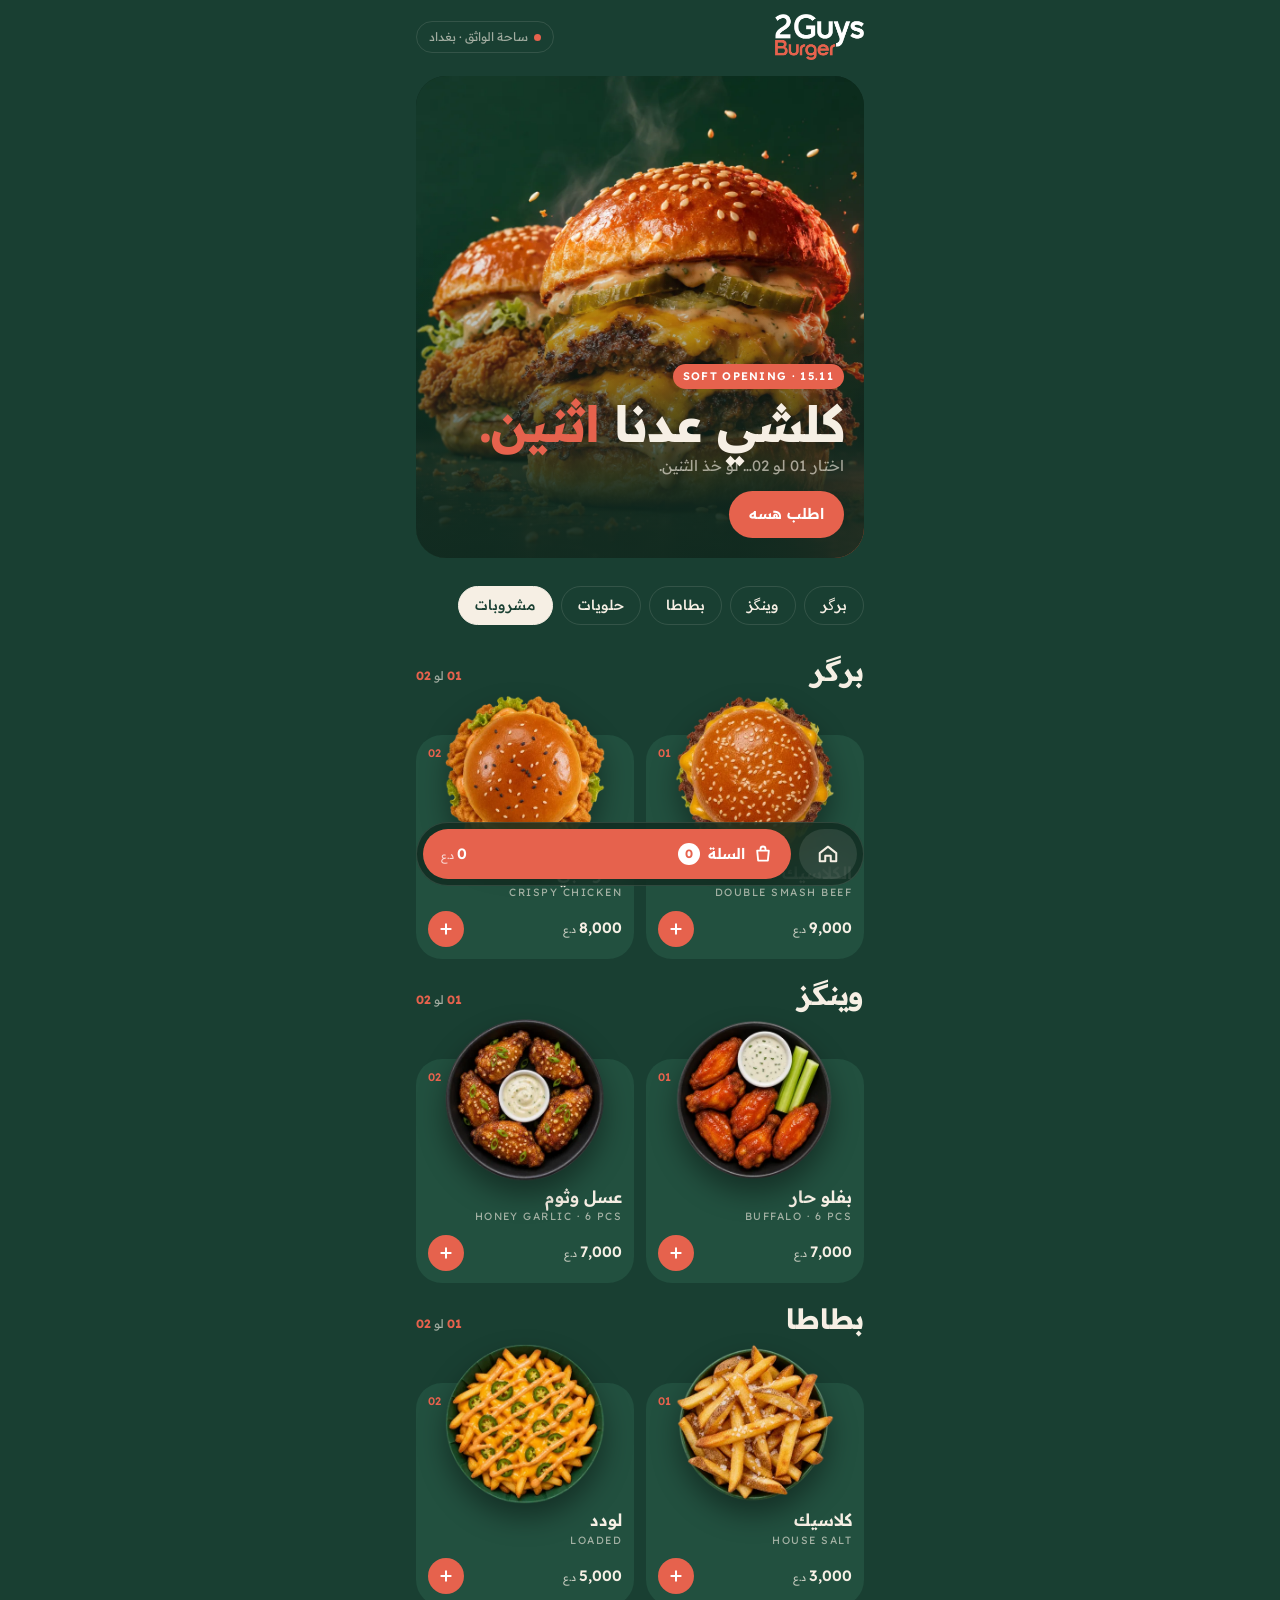
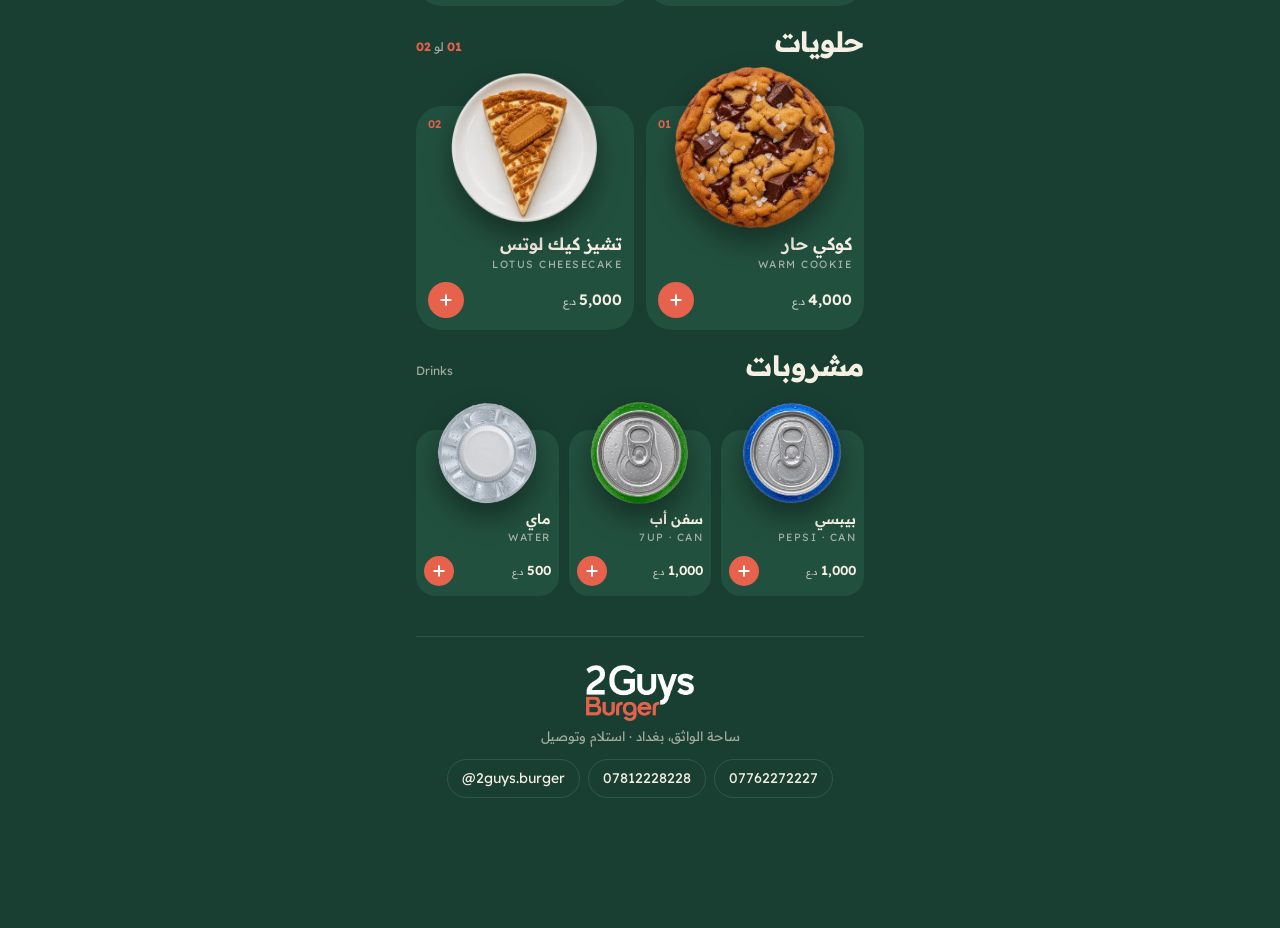
==== index.html @ ee47485a "2 Guys Burger online menu: WhatsApp ordering, Meta Pixel, SEO Co-Authored-By: Claude Opus 5.5 <norep" ====
<!doctype html>
<html lang="ar" dir="rtl">
<head>
<meta charset="utf-8">
<meta name="viewport" content="width=device-width, initial-scale=1, viewport-fit=cover">
<title>2 Guys Burger | برگر سماش ودجاج كرسبي – ساحة الواثق، بغداد</title>
<meta name="description" content="منيو 2 Guys Burger في ساحة الواثق، بغداد: برگر سماش دبل، برگر دجاج كرسبي، وينگز، بطاطا لودد وحلويات. اطلب أونلاين ودز طلبك مباشرة على الواتساب – استلام وتوصيل.">
<link rel="canonical" href="https://2guysburger.com/">
<meta name="robots" content="index, follow, max-image-preview:large">
<meta name="theme-color" content="#193F32">
<meta name="format-detection" content="telephone=no">
<!-- Meta Business domain verification: paste the content value from Business Settings > Brand safety > Domains -->
<!-- <meta name="facebook-domain-verification" content="PASTE_CODE_HERE"> -->

<!-- Social / link previews (WhatsApp, Instagram, Facebook) -->
<meta property="og:type" content="restaurant.restaurant">
<meta property="og:site_name" content="2 Guys Burger">
<meta property="og:locale" content="ar_IQ">
<meta property="og:url" content="https://2guysburger.com/">
<meta property="og:title" content="2 Guys Burger – كلشي عدنا اثنين">
<meta property="og:description" content="برگر سماش، دجاج كرسبي، وينگز وبطاطا لودد. ساحة الواثق، بغداد. اطلب على الواتساب.">
<meta property="og:image" content="https://2guysburger.com/assets/img/og-image.jpg">
<meta property="og:image:width" content="1200">
<meta property="og:image:height" content="630">
<meta property="og:image:alt" content="2 Guys Burger – برگر سماش دبل">
<meta name="twitter:card" content="summary_large_image">
<meta name="twitter:title" content="2 Guys Burger – كلشي عدنا اثنين">
<meta name="twitter:description" content="برگر سماش، دجاج كرسبي، وينگز وبطاطا لودد. ساحة الواثق، بغداد.">
<meta name="twitter:image" content="https://2guysburger.com/assets/img/og-image.jpg">

<link rel="icon" href="assets/icons/favicon.svg" type="image/svg+xml">
<link rel="icon" href="assets/icons/favicon-32.png" sizes="32x32" type="image/png">
<link rel="apple-touch-icon" href="assets/icons/apple-touch-icon.png">
<link rel="manifest" href="site.webmanifest">

<link rel="preconnect" href="https://fonts.googleapis.com">
<link rel="preconnect" href="https://fonts.gstatic.com" crossorigin>
<link rel="preload" as="image" href="assets/img/hero.webp" fetchpriority="high">
<link rel="stylesheet" href="https://fonts.googleapis.com/css2?family=Readex+Pro:wght@300;400;500;600;700&display=swap">
<link rel="stylesheet" href="css/style.css">

<script src="js/config.js"></script>
<script src="js/pixel.js"></script>

<script type="application/ld+json">
{
  "@context": "https://schema.org",
  "@type": "Restaurant",
  "@id": "https://2guysburger.com/#restaurant",
  "name": "2 Guys Burger",
  "alternateName": "2Guys Burger",
  "url": "https://2guysburger.com/",
  "logo": "https://2guysburger.com/assets/icons/icon-512.png",
  "image": "https://2guysburger.com/assets/img/og-image.jpg",
  "description": "مطعم برگر في ساحة الواثق، بغداد. برگر سماش، دجاج كرسبي، وينگز وبطاطا. استلام وتوصيل.",
  "servesCuisine": ["Burgers", "Fried chicken", "Fast food"],
  "telephone": "+9647762272227",
  "priceRange": "$",
  "acceptsReservations": false,
  "hasMenu": { "@id": "https://2guysburger.com/#menu" },
  "address": {
    "@type": "PostalAddress",
    "streetAddress": "ساحة الواثق",
    "addressLocality": "بغداد",
    "addressCountry": "IQ"
  },
  "sameAs": ["https://www.instagram.com/2guys.burger/"],
  "potentialAction": {
    "@type": "OrderAction",
    "target": "https://2guysburger.com/#cart",
    "deliveryMethod": ["http://purl.org/goodrelations/v1#DeliveryModeOwnFleet", "http://purl.org/goodrelations/v1#DeliveryModePickUp"]
  }
}
</script>
</head>
<body>
<div class="app">

  <section id="v-home">
    <header class="top">
      <a class="mark" href="#home"><img src="assets/brand/logo-wordmark.png" alt="2 Guys Burger" width="340" height="176"></a>
      <span class="loc">ساحة الواثق · بغداد</span>
    </header>

    <div class="hero">
      <img src="assets/img/hero.webp" alt="برگر سماش دبل وبرگر دجاج كرسبي من 2 Guys Burger" width="1000" height="1250" fetchpriority="high">
      <div class="tx">
        <span class="tag" id="heroTag"></span>
        <h1>كلشي عدنا <em>اثنين.</em><span class="sr-only"> 2 Guys Burger – برگر في ساحة الواثق، بغداد</span></h1>
        <p>اختار 01 لو 02… لو خذ الثنين.</p>
        <a class="btn" href="#b1">اطلب هسه</a>
      </div>
    </div>

    <nav class="pills" id="pills" aria-label="أقسام المنيو"></nav>
    <main id="menu"></main>

    <footer class="foot">
      <img src="assets/brand/logo-wordmark.png" alt="" width="340" height="176" loading="lazy">
      <p>ساحة الواثق، بغداد · استلام وتوصيل</p>
      <div class="contact" id="contact"></div>
    </footer>
  </section>

  <section id="v-item" hidden>
    <div class="bar">
      <a class="round" href="#home" aria-label="رجوع للمنيو"><svg viewBox="0 0 24 24" fill="none" stroke="currentColor" stroke-width="2.4" stroke-linecap="round" stroke-linejoin="round" aria-hidden="true"><path d="m9 6 6 6-6 6"/></svg></a>
      <span class="crumb" id="crumb"></span>
      <span style="width:44px"></span>
    </div>
    <div class="stage"><span class="ring"></span><div class="ph" id="stage"></div></div>
    <div class="sw" id="sw"></div>
    <div class="info">
      <h1 id="iName"></h1>
      <p class="en" id="iEn"></p>
      <p class="desc" id="iDesc"></p>
    </div>
    <div class="panel">
      <div class="rowx"><span>الكمية</span><span class="step"><button type="button" id="qMinus" aria-label="نقّص">−</button><span id="qVal">1</span><button type="button" id="qPlus" aria-label="زيد">+</button></span></div>
      <div class="rowx"><span>السعر الكلي</span><span class="num tot" id="iTot"></span></div>
      <button type="button" class="btn cta" id="addBtn">ضيف للسلة</button>
      <button type="button" class="both" id="bothBtn" hidden>خذ الثنين <b>01 + 02</b></button>
    </div>
  </section>

  <section id="v-cart" hidden>
    <div class="bar">
      <a class="round" href="#home" aria-label="رجوع للمنيو"><svg viewBox="0 0 24 24" fill="none" stroke="currentColor" stroke-width="2.4" stroke-linecap="round" stroke-linejoin="round" aria-hidden="true"><path d="m9 6 6 6-6 6"/></svg></a>
      <span class="crumb">YOUR ORDER</span><span style="width:44px"></span>
    </div>
    <div id="cartFull">
      <div class="cart-top"><h1 class="cart-h">سلتك</h1><button type="button" class="ghost" id="clearBtn">فرّغ السلة</button></div>
      <div class="cl" id="cl"></div>
      <div class="sum">
        <div class="ln"><span id="sCount"></span><span class="num" id="sSub"></span></div>
        <div class="ln"><span>التوصيل</span><span>يحدده الكاشير حسب منطقتك</span></div>
        <div class="ln big"><span>المجموع</span><span class="num" id="sTot"></span></div>
        <div class="code" id="oCode"></div>
      </div>
      <form id="form" novalidate>
        <div class="seg" role="radiogroup" aria-label="نوع الطلب">
          <input type="radio" name="type" id="tDel" value="توصيل" checked><label for="tDel">توصيل</label>
          <input type="radio" name="type" id="tPick" value="استلام"><label for="tPick">استلام</label>
        </div>
        <label class="fl" for="fName">اسمك<input id="fName" name="name" autocomplete="name" enterkeyhint="next" placeholder="مثلاً: علي"></label>
        <label class="fl" for="fAddr" id="addrWrap">العنوان (المنطقة + أقرب نقطة دالة)<input id="fAddr" name="address" autocomplete="street-address" enterkeyhint="next" placeholder="المنصور · قرب جامع الرحمن"></label>
        <label class="fl" for="fNote">ملاحظات<textarea id="fNote" name="notes" placeholder="بدون بصل، صوص زيادة…"></textarea></label>
        <p class="err" id="err" role="alert" hidden></p>
        <a class="wa" id="waBtn" href="#" target="_blank" rel="noopener"><svg viewBox="0 0 24 24" fill="currentColor" aria-hidden="true"><path d="M12 2a10 10 0 0 0-8.6 15.1L2 22l5-1.3A10 10 0 1 0 12 2Zm0 18.2c-1.5 0-3-.4-4.2-1.2l-.3-.2-3 .8.8-2.9-.2-.3A8.2 8.2 0 1 1 12 20.2Zm4.5-6.1c-.2-.1-1.5-.7-1.7-.8-.2-.1-.4-.1-.6.1l-.8 1c-.1.2-.3.2-.5.1a6.7 6.7 0 0 1-3.3-2.9c-.3-.4.3-.4.7-1.3.1-.2 0-.3 0-.4l-.8-1.8c-.2-.5-.4-.4-.6-.4h-.5a1 1 0 0 0-.7.3 3 3 0 0 0-.9 2.2 5.2 5.2 0 0 0 1.1 2.7 11.8 11.8 0 0 0 4.5 4c1.7.7 2.3.8 3.2.6.5-.1 1.5-.6 1.7-1.2.2-.6.2-1.1.2-1.2-.1-.1-.3-.2-.5-.3Z"/></svg>دز الطلب على الواتساب</a>
        <div class="alt"><span>إذا ما انفتح الواتساب، دز الطلب على: <code id="phoneTxt"></code></span><button type="button" class="ghost" id="copyBtn">انسخ الطلب</button></div>
      </form>
    </div>
    <div class="empty" id="cartEmpty" hidden>
      <img src="assets/img/menu/b1-t.webp" alt="" width="160" height="160" loading="lazy">
      <h2>سلتك فاضية</h2>
      <p>الثنين جوعانين… وأنت؟</p>
      <a class="btn" href="#home">شوف المنيو</a>
    </div>
  </section>
</div>

<nav class="nav" aria-label="التنقل">
  <button type="button" class="h" id="navHome" aria-label="الرئيسية" aria-current="true"><svg viewBox="0 0 24 24" fill="none" stroke="currentColor" stroke-width="2.2" stroke-linejoin="round" aria-hidden="true"><path d="M3 11 12 4l9 7v9h-6v-6H9v6H3z"/></svg></button>
  <button type="button" class="c" id="navCart"><span class="l"><svg viewBox="0 0 24 24" fill="none" stroke="currentColor" stroke-width="2.2" stroke-linejoin="round" aria-hidden="true"><path d="M5 8h14l-1.2 12H6.2z"/><path d="M9 8V6a3 3 0 0 1 6 0v2"/></svg>السلة <span class="badge" id="badge">0</span></span><span class="num" id="navTot"></span></button>
</nav>
<div class="toast" id="toast" role="status" aria-live="polite"></div>

<script src="js/app.js" defer></script>
</body>
</html>
---- css/style.css ----
/* 2 Guys Burger — menu styles
   Brand: forest green #193F32 + coral #E6624D (from logo). Mobile-first, RTL. */
:root{
  --green:#193F32; --green-deep:#10291F; --green-up:#22503F; --line:rgba(246,239,228,.12);
  --coral:#E6624D; --coral-hi:#F07A63; --cream:#F6EFE4; --dim:rgba(246,239,228,.62); --wa:#25B864;
  --f:"Readex Pro",system-ui,-apple-system,"Segoe UI",Tahoma,sans-serif;
  color-scheme:dark;
}
*{box-sizing:border-box}
html{-webkit-text-size-adjust:100%;text-size-adjust:100%}
.sr-only{position:absolute;width:1px;height:1px;padding:0;margin:-1px;overflow:hidden;clip:rect(0,0,0,0);white-space:nowrap;border:0}
html{scroll-behavior:smooth}
body{margin:0;-webkit-tap-highlight-color:transparent;min-height:100vh;min-height:100dvh;background:var(--green);color:var(--cream);font-family:var(--f);font-size:15px;line-height:1.5;overflow-x:hidden}
body::before{content:"";position:fixed;inset:0 0 auto;height:env(safe-area-inset-top,0px);z-index:10;background:var(--green)}
button{font:inherit;color:inherit;cursor:pointer;touch-action:manipulation}
img{max-width:100%}
a{color:inherit}
:focus-visible{outline:3px solid var(--coral);outline-offset:3px}
.app{max-width:480px;margin:0 auto;overflow-x:clip;padding-left:max(16px,env(safe-area-inset-left,0px));padding-right:max(16px,env(safe-area-inset-right,0px));padding-top:calc(14px + env(safe-area-inset-top,0px));padding-bottom:calc(130px + env(safe-area-inset-bottom,0px))}
.num{font-variant-numeric:tabular-nums;font-weight:600;white-space:nowrap}
.num small{font-weight:400;font-size:.7em;opacity:.75;margin-inline-start:3px}
.en{font-size:10.5px;letter-spacing:.14em;text-transform:uppercase;color:var(--dim);direction:ltr;text-align:right;margin:0}
.draft{font-size:10px;letter-spacing:.14em;color:var(--dim);text-align:center;margin:0 0 10px;direction:ltr}

/* header */
.top{display:flex;align-items:center;justify-content:space-between;gap:12px}
.mark{display:block}
.mark img{display:block;height:46px;width:auto}
.loc{display:flex;align-items:center;gap:6px;font-size:12px;border:1px solid var(--line);border-radius:999px;padding:6px 12px;color:var(--dim)}
.loc::before{content:"";width:7px;height:7px;border-radius:50%;background:var(--coral)}

/* hero */
.hero{position:relative;margin-top:16px;border-radius:30px;overflow:hidden;aspect-ratio:4/4.3;max-width:100%;background:var(--green-deep)}
.hero img{position:absolute;inset:0;width:100%;height:100%;object-fit:cover;object-position:50% 38%}
.hero::after{content:"";position:absolute;inset:0;background:linear-gradient(180deg,rgba(16,41,31,0) 35%,rgba(16,41,31,.92) 88%)}
.hero .tx{position:absolute;z-index:1;inset:auto 0 0;padding:20px}
.hero .tag[hidden]{display:none}
.hero .tag{display:inline-block;background:var(--coral);color:#fff;font-size:11px;font-weight:600;letter-spacing:.12em;border-radius:999px;padding:4px 10px;direction:ltr}
.hero h1{font-size:clamp(36px,10.5vw,50px);font-weight:700;line-height:1;margin:10px 0 6px;letter-spacing:-.02em;text-wrap:balance}
.hero h1 em{font-style:normal;color:var(--coral)}
.hero p{margin:0 0 14px;color:var(--dim)}
.btn{display:inline-flex;align-items:center;justify-content:center;gap:8px;border:0;border-radius:999px;background:var(--coral);color:#fff;font-weight:600;text-decoration:none;padding:12px 20px}
.btn:hover{background:var(--coral-hi)}

/* category pills */
.pills{position:sticky;top:env(safe-area-inset-top,0px);z-index:5;background:var(--green);margin:18px -16px 0;padding:10px 16px;display:flex;gap:8px;overflow-x:auto;scrollbar-width:none}
.pills button{flex:none;border:1px solid var(--line);background:transparent;border-radius:999px;padding:8px 16px;font-weight:500;font-size:14px}
.pills button[aria-pressed="true"]{background:var(--cream);color:var(--green);border-color:var(--cream)}

/* sections */
.cat{padding-top:22px;scroll-margin-top:calc(env(safe-area-inset-top,0px) + 66px)}
.cat-h{display:flex;align-items:flex-end;justify-content:space-between;gap:10px;margin-bottom:6px}
.cat-h h2{font-size:28px;font-weight:700;margin:0;line-height:1;letter-spacing:-.01em}
.cat-h .vs{font-size:12px;color:var(--dim)}
.cat-h .vs b{color:var(--coral)}
.grid{display:grid;grid-template-columns:1fr 1fr;gap:12px;padding-top:44px}
.grid.three{grid-template-columns:repeat(3,1fr);gap:10px}
.card{position:relative;background:var(--green-up);border-radius:26px;padding:0 12px 12px;display:flex;flex-direction:column;min-width:0;text-decoration:none;transition:transform .25s ease, background .25s}
.card:hover{background:#285A48}
.card .ph{display:block;width:84%;margin:-40px auto 4px;aspect-ratio:1;max-width:100%;filter:drop-shadow(0 14px 14px rgba(0,0,0,.4))}
.card .ph img{width:100%;height:100%;display:block;transition:transform 1.2s cubic-bezier(.2,.8,.2,1)}
.card:hover .ph img,.card:focus-within .ph img{transform:rotate(120deg) scale(1.04)}
.card .no{position:absolute;top:10px;inset-inline-start:12px;font-size:11px;font-weight:600;color:var(--coral);direction:ltr}
.card .lk{text-decoration:none}.card .lk::after{content:"";position:absolute;inset:0;border-radius:inherit}.card .lk:focus-visible{outline:none}.card:has(.lk:focus-visible){outline:3px solid var(--coral);outline-offset:3px}.plus{position:relative;z-index:1}
.card h3{font-size:17px;font-weight:600;margin:0;line-height:1.25}
.card .en{margin-top:2px}
.card .ft{display:flex;align-items:center;justify-content:space-between;gap:6px;margin-top:auto;padding-top:10px}
.card .num{font-size:15px}
.plus{flex:none;width:36px;height:36px;border-radius:50%;border:0;background:var(--coral);color:#fff;display:grid;place-items:center}
.plus svg{width:16px}
.plus:hover{background:var(--coral-hi)}
.plus.on{background:var(--cream);color:var(--green);font-weight:700;font-size:14px}
.grid.three .card{padding:0 8px 10px;border-radius:20px}
.grid.three .card .ph{margin-top:-30px}
.grid.three h3{font-size:14px}
.grid.three .num{font-size:13px}
.grid.three .plus{width:30px;height:30px}
.foot{margin-top:40px;padding-top:28px;border-top:1px solid var(--line);text-align:center;color:var(--dim);font-size:13px}
.foot img{height:56px;width:auto;margin:0 auto 6px;display:block}
.foot p{margin:0 0 12px}
.contact{display:flex;flex-wrap:wrap;justify-content:center;gap:8px}
.contact a{border:1px solid var(--line);border-radius:999px;padding:8px 14px;text-decoration:none;color:var(--cream);direction:ltr;font-size:14px}
.contact a:hover{border-color:var(--coral)}

/* item */
.bar{display:flex;align-items:center;justify-content:space-between;gap:10px}
.round{width:44px;height:44px;border-radius:50%;display:grid;place-items:center;border:1px solid var(--line);text-decoration:none}
.round svg{width:18px}
.crumb{font-size:11px;letter-spacing:.16em;color:var(--dim);direction:ltr}
.stage{position:relative;margin:6px auto 0;width:min(380px,92vw);max-width:100%;aspect-ratio:1}
.stage::before{content:"";position:absolute;inset:8%;border-radius:50%;background:radial-gradient(circle,rgba(230,98,77,.55),rgba(230,98,77,0) 68%);filter:blur(20px)}
.stage .ring{position:absolute;inset:2%;border-radius:50%;border:1px dashed rgba(246,239,228,.18)}
.stage .ph{position:relative;width:100%;height:100%;filter:drop-shadow(0 26px 24px rgba(0,0,0,.5))}
.stage img{width:100%;height:100%;display:block}
.spin{animation:spin 26s linear infinite}
@keyframes spin{to{transform:rotate(360deg)}}
.enter{animation:enter .8s cubic-bezier(.2,.9,.25,1.12) both}
@keyframes enter{from{transform:rotate(-150deg) scale(.5);opacity:0}to{transform:none;opacity:1}}
.sw{display:flex;justify-content:center;align-items:center;gap:8px;margin-top:2px}
.sw button{border:1px solid var(--line);background:transparent;border-radius:999px;padding:6px 16px;font-weight:600;font-size:13px;direction:ltr}
.sw button[aria-current="true"]{background:var(--coral);border-color:var(--coral);color:#fff}
.sw i{font-style:normal;color:var(--dim);font-size:13px}
.info{margin-top:18px}
.info h1{font-size:clamp(36px,10vw,46px);font-weight:700;line-height:1.02;margin:0;letter-spacing:-.02em;text-wrap:balance}
.info .en{margin-top:6px}
.info .desc{margin:12px 0 0;color:var(--dim);font-size:15.5px;max-width:42ch}
.panel{margin-top:20px;background:var(--green-up);border-radius:26px;padding:16px}
.rowx{display:flex;justify-content:space-between;align-items:center;gap:10px}
.rowx+.rowx{margin-top:12px;padding-top:12px;border-top:1px solid var(--line)}
.tot{font-size:26px}
.step{display:inline-flex;align-items:center;gap:6px;border:1px solid var(--line);border-radius:999px;padding:3px}
.step button{width:34px;height:34px;border-radius:50%;border:0;background:rgba(246,239,228,.08);font-size:18px;line-height:1}
.step button:hover{background:rgba(246,239,228,.18)}
.step span{min-width:24px;text-align:center;font-weight:600;font-variant-numeric:tabular-nums}
.cta{width:100%;margin-top:14px;padding:16px;font-size:17px}
.both{display:block;width:100%;margin-top:10px;border:1px solid var(--line);background:transparent;border-radius:999px;padding:12px;font-weight:500}
.both:hover{border-color:var(--cream)}
.both b{color:var(--coral)}

/* cart */
.cart-top{display:flex;align-items:center;justify-content:space-between;gap:10px;margin-top:10px}
.cart-h{font-size:36px;font-weight:700;margin:0;letter-spacing:-.02em}
.cl{display:flex;flex-direction:column;gap:10px;margin-top:14px}
.ci{display:grid;grid-template-columns:60px 1fr auto;gap:12px;align-items:center;background:var(--green-up);border-radius:20px;padding:8px 10px}
.ci img{width:60px;height:60px;display:block}
.ci h3{font-size:16px;font-weight:600;margin:0}
.ci .num{font-size:13px;color:var(--dim)}
.sum{background:var(--green-deep);border-radius:22px;padding:14px 16px;margin-top:14px;font-size:14px}
.sum .ln{display:flex;justify-content:space-between;gap:10px;color:var(--dim)}
.sum .ln+.ln{margin-top:6px}
.sum .big{color:var(--cream);font-size:20px;font-weight:700;padding-top:10px;margin-top:10px;border-top:1px dashed var(--line)}
.sum .code{font-size:11px;letter-spacing:.14em;color:var(--coral);margin-top:8px;direction:ltr;text-align:right}
form{display:flex;flex-direction:column;gap:12px;margin-top:16px}
.seg{display:grid;grid-template-columns:1fr 1fr;gap:4px;background:var(--green-deep);border-radius:16px;padding:4px}
.seg input{position:absolute;opacity:0;pointer-events:none}
.seg label{text-align:center;padding:10px;border-radius:12px;cursor:pointer;font-weight:600}
.seg input:checked+label{background:var(--cream);color:var(--green)}
.seg input:focus-visible+label{outline:3px solid var(--coral);outline-offset:-3px}
.fl{display:flex;flex-direction:column;gap:6px;font-size:13px;font-weight:500;color:var(--dim)}
.fl input,.fl textarea{font:inherit;font-size:16px;color:var(--cream);background:var(--green-up);border:1px solid var(--line);border-radius:14px;padding:12px 14px;width:100%}
.fl input::placeholder,.fl textarea::placeholder{color:rgba(246,239,228,.38)}
.fl textarea{min-height:60px;resize:vertical}
.err{color:var(--coral-hi);font-weight:600;font-size:13px;margin:0}
.wa{display:flex;align-items:center;justify-content:center;gap:10px;background:var(--wa);color:#fff;text-decoration:none;border-radius:999px;padding:15px;font-weight:700;font-size:17px}
.wa svg{width:22px}
.alt{display:flex;justify-content:space-between;align-items:center;gap:10px;flex-wrap:wrap;font-size:12px;color:var(--dim)}
.alt code{font-family:inherit;direction:ltr;user-select:all;color:var(--cream)}
.ghost{border:1px solid var(--line);background:transparent;border-radius:999px;padding:6px 12px;font-size:12px}
.empty{text-align:center;padding:50px 10px}
.empty img{width:160px;opacity:.9;filter:grayscale(.3)}
.empty h2{font-size:28px;margin:14px 0 4px}
.empty p{color:var(--dim);margin:0 0 16px}

/* nav + toast */
.nav{position:fixed;z-index:6;left:50%;transform:translateX(-50%);bottom:calc(14px + env(safe-area-inset-bottom,0px));width:min(448px,calc(100% - 32px));display:flex;gap:8px;padding:6px;border-radius:999px;background:rgba(16,41,31,.78);-webkit-backdrop-filter:blur(18px);backdrop-filter:blur(18px);border:1px solid var(--line)}
.nav button{height:50px;border:0;border-radius:999px;display:flex;align-items:center;gap:8px}
.nav .h{width:58px;justify-content:center;background:transparent}
.nav .h[aria-current="true"]{background:rgba(246,239,228,.1)}
.nav .h svg{width:22px}
.nav .c{flex:1;justify-content:space-between;background:var(--coral);color:#fff;padding:0 18px;font-weight:600}
.nav .c .l{display:flex;align-items:center;gap:8px}
.nav .c svg{width:20px}
.badge{min-width:22px;height:22px;border-radius:11px;background:#fff;color:var(--coral);font-size:12px;font-weight:700;display:grid;place-items:center;padding:0 6px}
.badge.pop{animation:pop .45s}
@keyframes pop{40%{transform:scale(1.45)}}
.toast{position:fixed;z-index:7;left:50%;bottom:calc(86px + env(safe-area-inset-bottom,0px));transform:translate(-50%,16px);opacity:0;transition:.25s;background:var(--cream);color:var(--green);border-radius:999px;padding:9px 16px;font-size:13.5px;font-weight:600;pointer-events:none;white-space:nowrap}
.toast.on{opacity:1;transform:translate(-50%,0)}
@media (max-width:370px){.grid.three{grid-template-columns:1fr 1fr}}
@media (prefers-reduced-motion:reduce){.spin,.enter,.badge.pop{animation:none!important}.card .ph img{transition:none}html{scroll-behavior:auto}}

[hidden]{display:none!important}
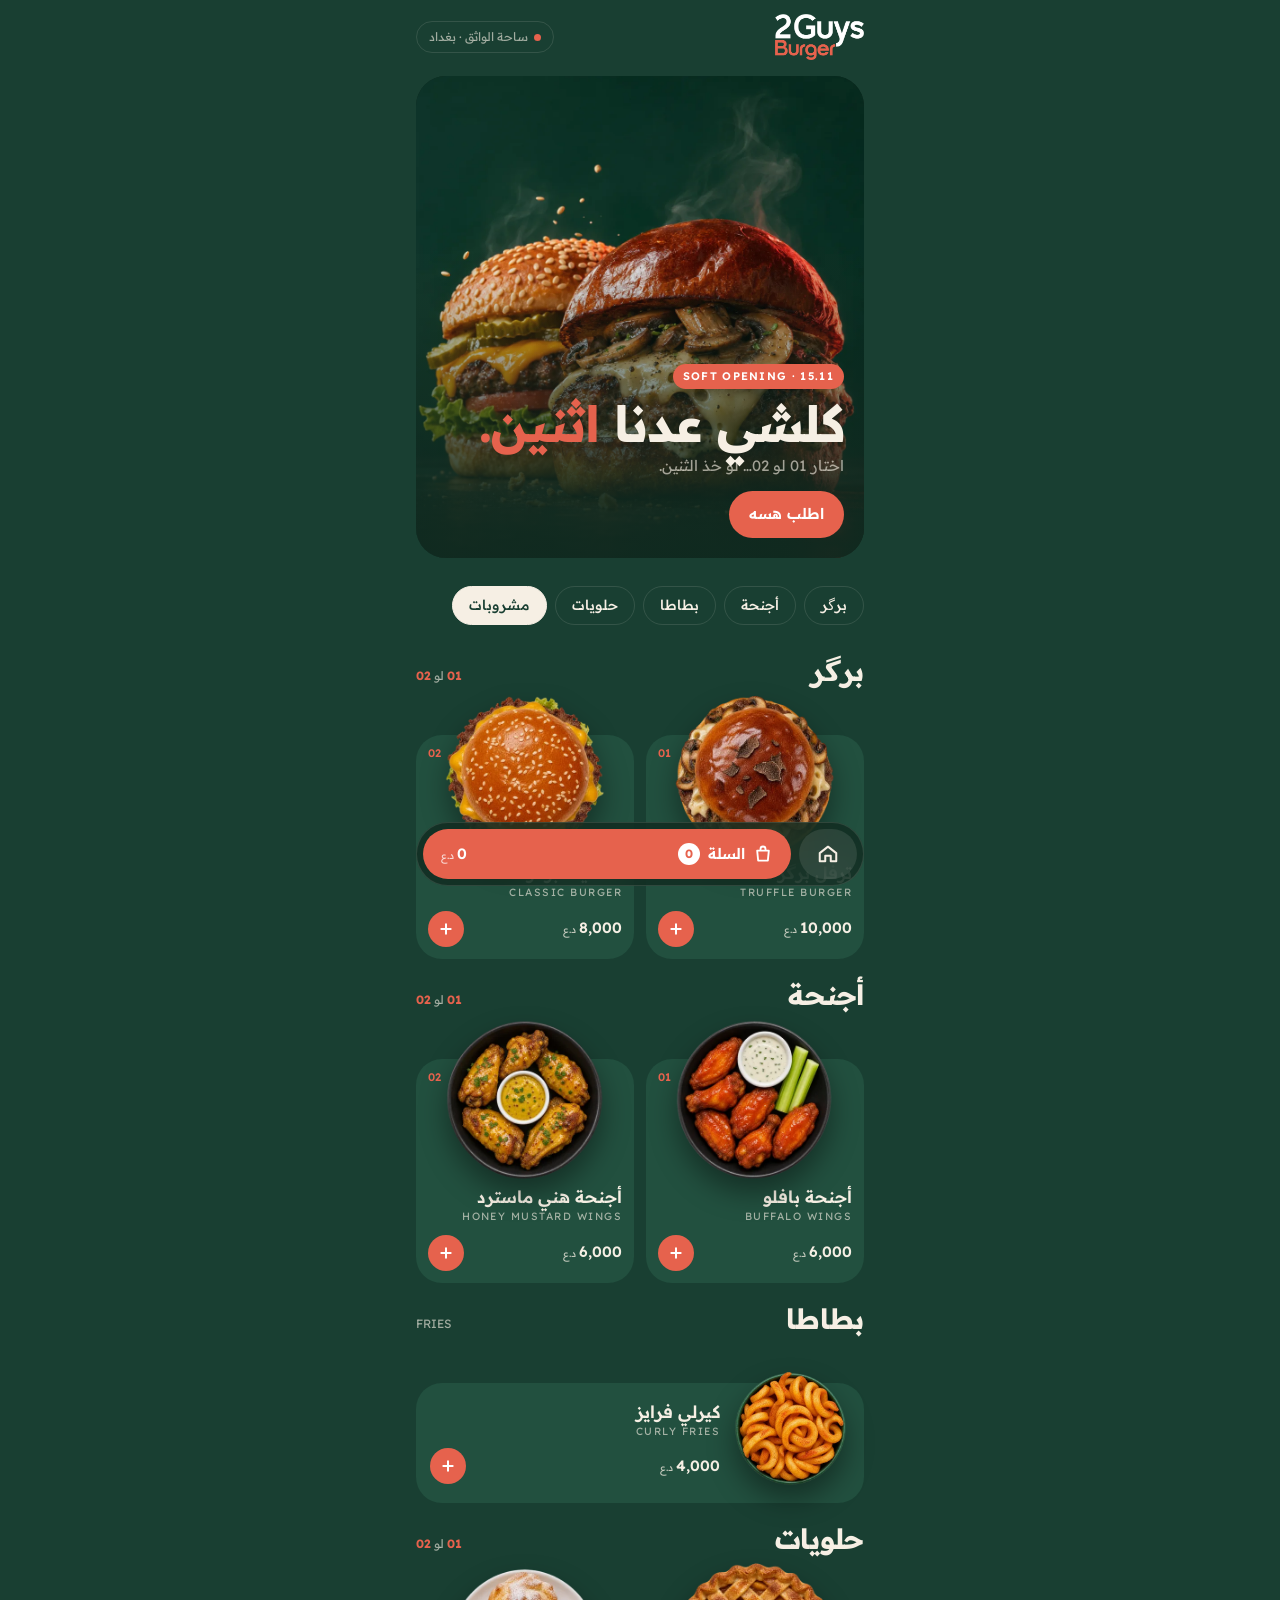
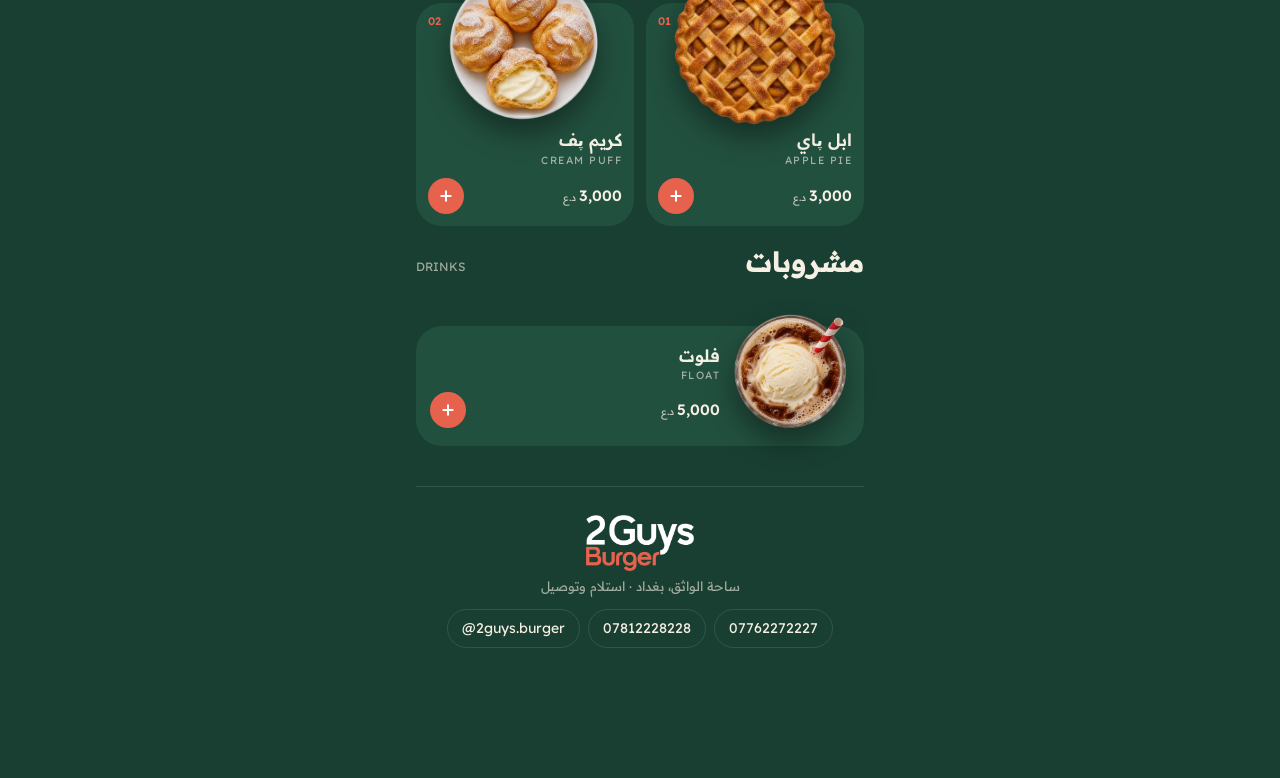
==== commit 29ea4941: "Real menu and prices from client; new photos for truffle burger, honey mustard wings, curly fries, a" ====
--- a/index.html
+++ b/index.html
@@ -3,8 +3,8 @@
 <head>
 <meta charset="utf-8">
 <meta name="viewport" content="width=device-width, initial-scale=1, viewport-fit=cover">
-<title>2 Guys Burger | برگر سماش ودجاج كرسبي – ساحة الواثق، بغداد</title>
-<meta name="description" content="منيو 2 Guys Burger في ساحة الواثق، بغداد: برگر سماش دبل، برگر دجاج كرسبي، وينگز، بطاطا لودد وحلويات. اطلب أونلاين ودز طلبك مباشرة على الواتساب – استلام وتوصيل.">
+<title>2 Guys Burger | ترفل وكلاسيك برگر – ساحة الواثق، بغداد</title>
+<meta name="description" content="منيو 2 Guys Burger في ساحة الواثق، بغداد: ترفل برگر، كلاسيك برگر، أجنحة بافلو وهني ماسترد، كيرلي فرايز، حلويات وفلوت. اطلب أونلاين ودز طلبك مباشرة على الواتساب – استلام وتوصيل.">
 <link rel="canonical" href="https://2guysburger.com/">
 <meta name="robots" content="index, follow, max-image-preview:large">
 <meta name="theme-color" content="#193F32">
@@ -18,14 +18,14 @@
 <meta property="og:locale" content="ar_IQ">
 <meta property="og:url" content="https://2guysburger.com/">
 <meta property="og:title" content="2 Guys Burger – كلشي عدنا اثنين">
-<meta property="og:description" content="برگر سماش، دجاج كرسبي، وينگز وبطاطا لودد. ساحة الواثق، بغداد. اطلب على الواتساب.">
+<meta property="og:description" content="ترفل برگر، كلاسيك برگر، أجنحة وكيرلي فرايز. ساحة الواثق، بغداد. اطلب على الواتساب.">
 <meta property="og:image" content="https://2guysburger.com/assets/img/og-image.jpg">
 <meta property="og:image:width" content="1200">
 <meta property="og:image:height" content="630">
-<meta property="og:image:alt" content="2 Guys Burger – برگر سماش دبل">
+<meta property="og:image:alt" content="2 Guys Burger – ترفل برگر وكلاسيك برگر">
 <meta name="twitter:card" content="summary_large_image">
 <meta name="twitter:title" content="2 Guys Burger – كلشي عدنا اثنين">
-<meta name="twitter:description" content="برگر سماش، دجاج كرسبي، وينگز وبطاطا لودد. ساحة الواثق، بغداد.">
+<meta name="twitter:description" content="ترفل برگر، كلاسيك برگر، أجنحة وكيرلي فرايز. ساحة الواثق، بغداد.">
 <meta name="twitter:image" content="https://2guysburger.com/assets/img/og-image.jpg">
 
 <link rel="icon" href="assets/icons/favicon.svg" type="image/svg+xml">
@@ -52,8 +52,8 @@
   "url": "https://2guysburger.com/",
   "logo": "https://2guysburger.com/assets/icons/icon-512.png",
   "image": "https://2guysburger.com/assets/img/og-image.jpg",
-  "description": "مطعم برگر في ساحة الواثق، بغداد. برگر سماش، دجاج كرسبي، وينگز وبطاطا. استلام وتوصيل.",
-  "servesCuisine": ["Burgers", "Fried chicken", "Fast food"],
+  "description": "مطعم برگر في ساحة الواثق، بغداد. ترفل برگر، كلاسيك برگر، أجنحة وكيرلي فرايز. استلام وتوصيل.",
+  "servesCuisine": ["Burgers", "Chicken wings", "Fast food"],
   "telephone": "+9647762272227",
   "priceRange": "$",
   "acceptsReservations": false,
@@ -83,7 +83,7 @@
     </header>
 
     <div class="hero">
-      <img src="assets/img/hero.webp" alt="برگر سماش دبل وبرگر دجاج كرسبي من 2 Guys Burger" width="1000" height="1250" fetchpriority="high">
+      <img src="assets/img/hero.webp" alt="ترفل برگر وكلاسيك برگر من 2 Guys Burger" width="1000" height="1250" fetchpriority="high">
       <div class="tx">
         <span class="tag" id="heroTag"></span>
         <h1>كلشي عدنا <em>اثنين.</em><span class="sr-only"> 2 Guys Burger – برگر في ساحة الواثق، بغداد</span></h1>
--- a/css/style.css
+++ b/css/style.css
@@ -54,6 +54,12 @@
 .cat-h .vs{font-size:12px;color:var(--dim)}
 .cat-h .vs b{color:var(--coral)}
 .grid{display:grid;grid-template-columns:1fr 1fr;gap:12px;padding-top:44px}
+.card .body{display:flex;flex-direction:column;flex:1;min-width:0}
+.grid.one{grid-template-columns:1fr}
+.grid.one .card{flex-direction:row;align-items:center;gap:12px;padding:12px 14px;min-height:120px}
+.grid.one .card .ph{width:118px;flex:none;margin:-34px 0 -6px}
+.grid.one .card .body{flex:1;min-width:0}
+.grid.one .card .ft{padding-top:8px}
 .grid.three{grid-template-columns:repeat(3,1fr);gap:10px}
 .card{position:relative;background:var(--green-up);border-radius:26px;padding:0 12px 12px;display:flex;flex-direction:column;min-width:0;text-decoration:none;transition:transform .25s ease, background .25s}
 .card:hover{background:#285A48}
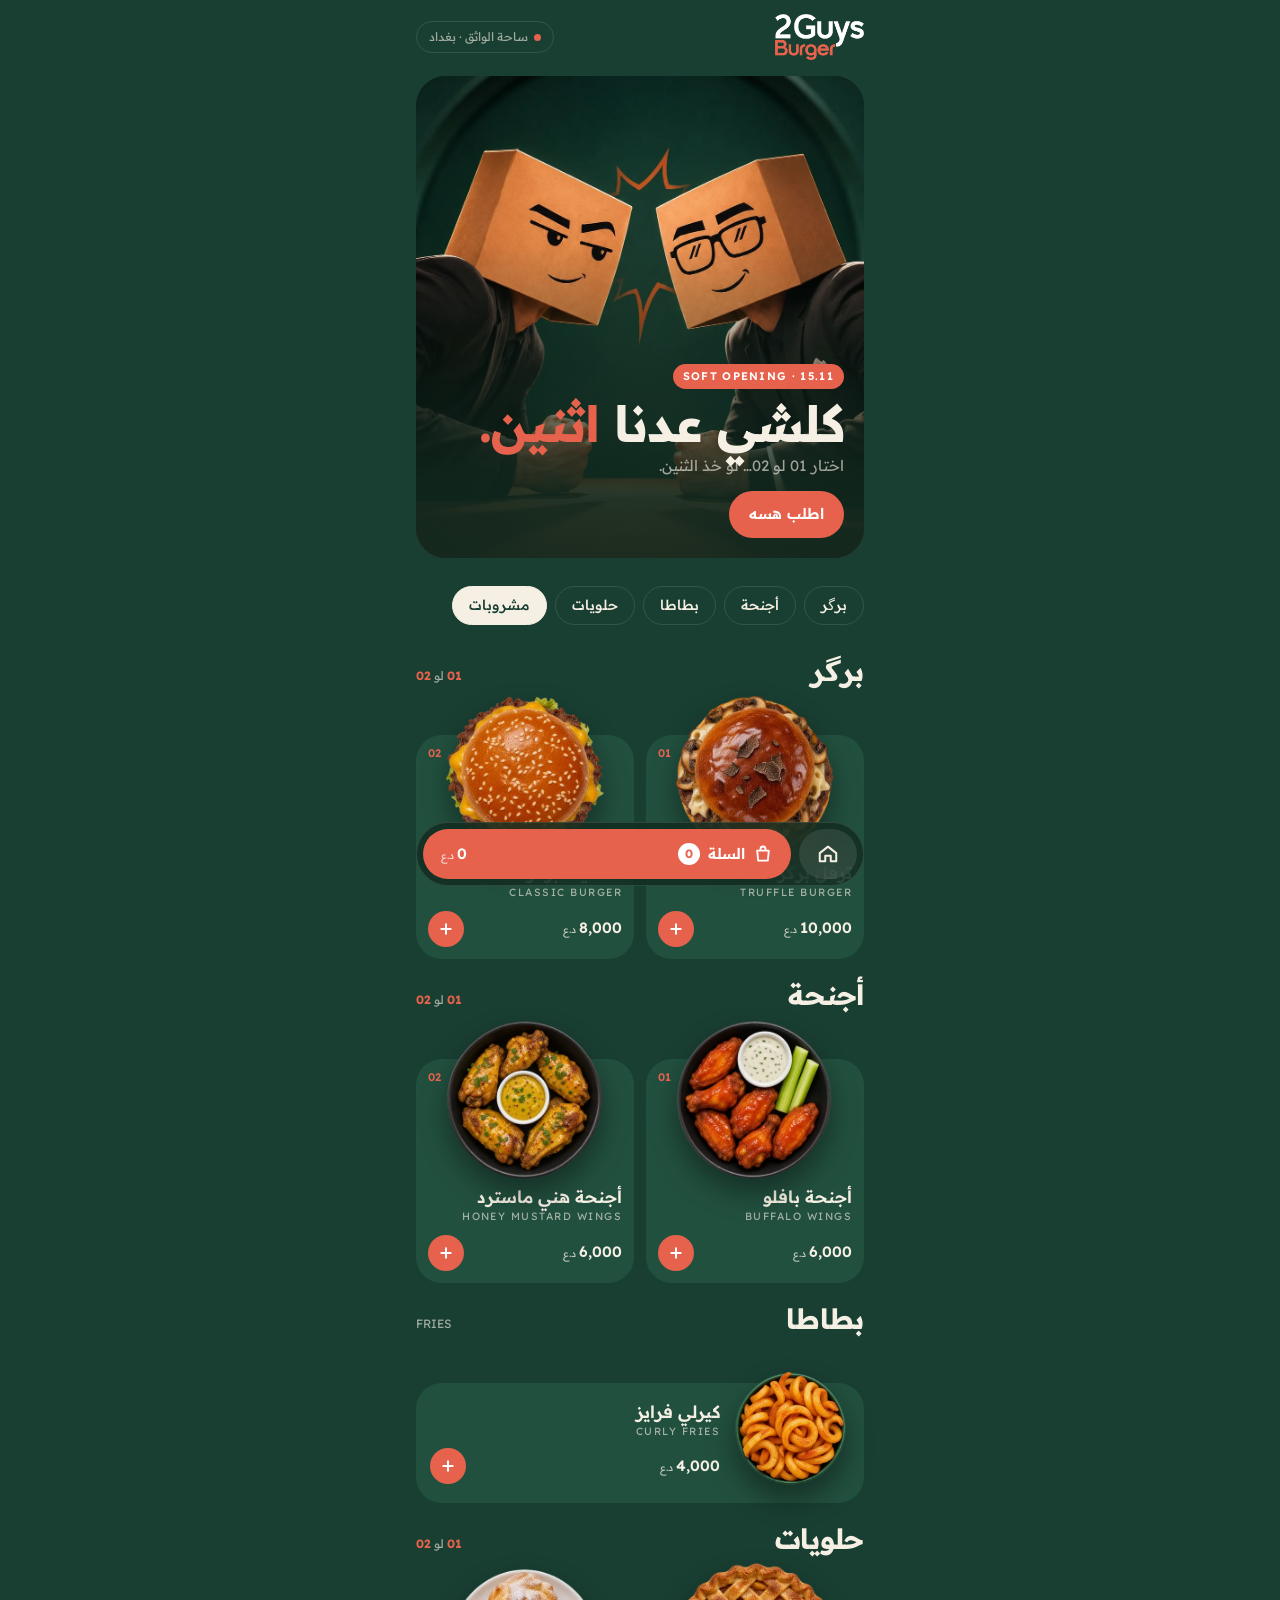
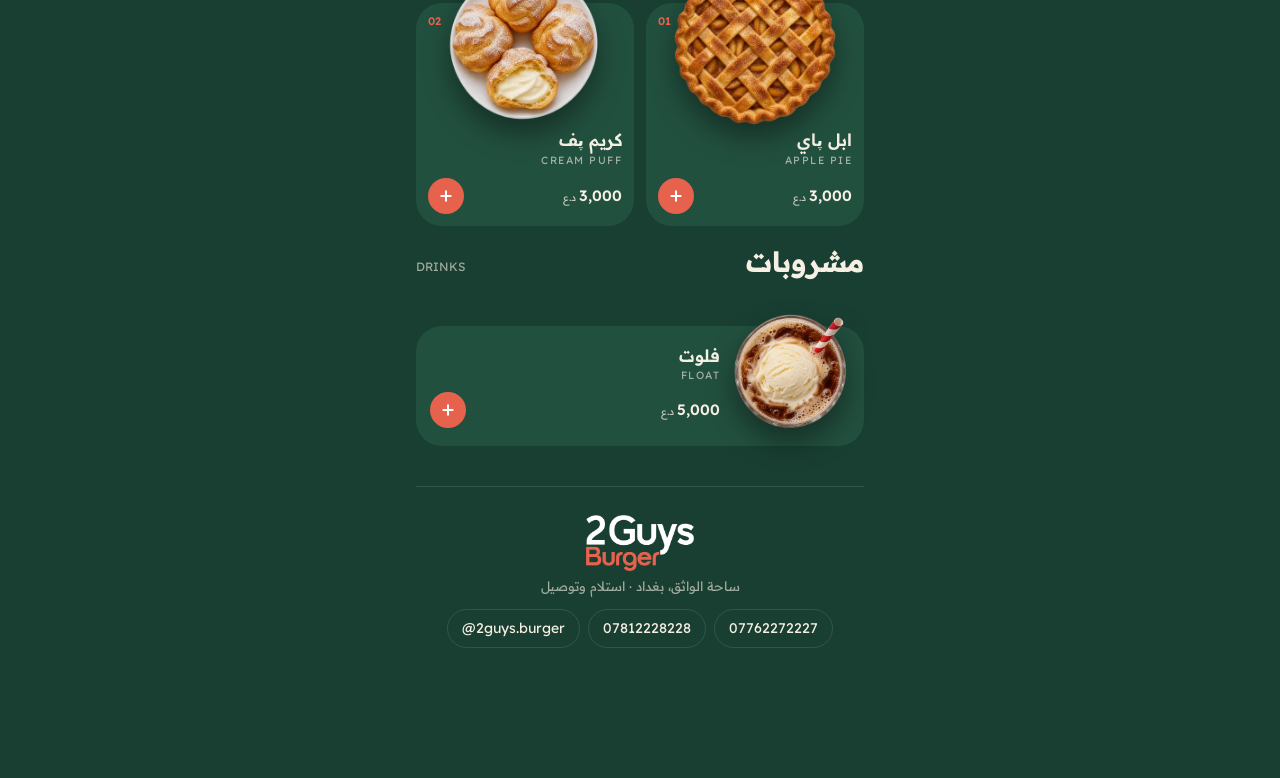
==== commit e6ef5dc6: "Hero: replace burger photo with the 2 Guys bag-head image Co-Authored-By: Claude Opus 5.5 <noreply@a" ====
--- a/index.html
+++ b/index.html
@@ -83,7 +83,7 @@
     </header>
 
     <div class="hero">
-      <img src="assets/img/hero.webp" alt="ترفل برگر وكلاسيك برگر من 2 Guys Burger" width="1000" height="1250" fetchpriority="high">
+      <img src="assets/img/hero.webp" alt="الـ 2 Guys بكراتين على راسهم، وجه لوجه" width="1000" height="1333" fetchpriority="high">
       <div class="tx">
         <span class="tag" id="heroTag"></span>
         <h1>كلشي عدنا <em>اثنين.</em><span class="sr-only"> 2 Guys Burger – برگر في ساحة الواثق، بغداد</span></h1>
--- a/css/style.css
+++ b/css/style.css
@@ -31,7 +31,7 @@
 
 /* hero */
 .hero{position:relative;margin-top:16px;border-radius:30px;overflow:hidden;aspect-ratio:4/4.3;max-width:100%;background:var(--green-deep)}
-.hero img{position:absolute;inset:0;width:100%;height:100%;object-fit:cover;object-position:50% 38%}
+.hero img{position:absolute;inset:0;width:100%;height:100%;object-fit:cover;object-position:50% 30%}
 .hero::after{content:"";position:absolute;inset:0;background:linear-gradient(180deg,rgba(16,41,31,0) 35%,rgba(16,41,31,.92) 88%)}
 .hero .tx{position:absolute;z-index:1;inset:auto 0 0;padding:20px}
 .hero .tag[hidden]{display:none}
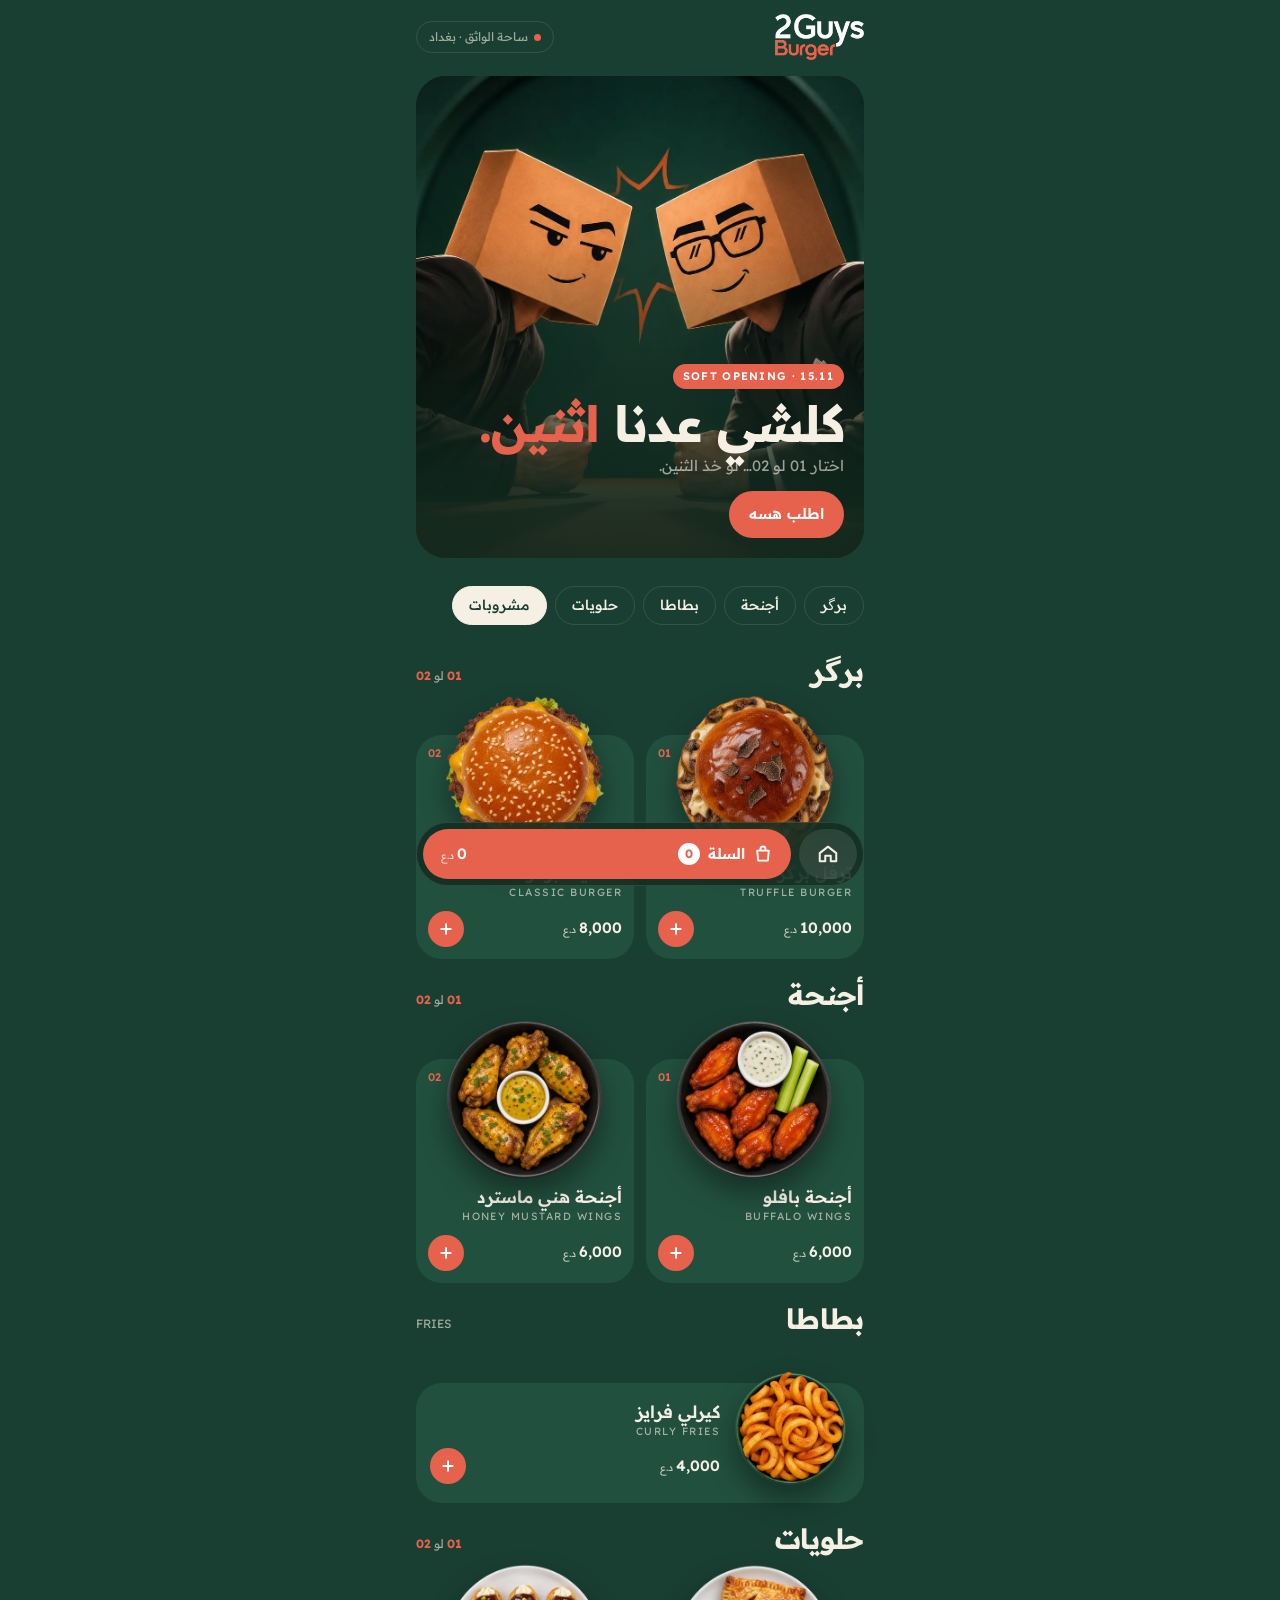
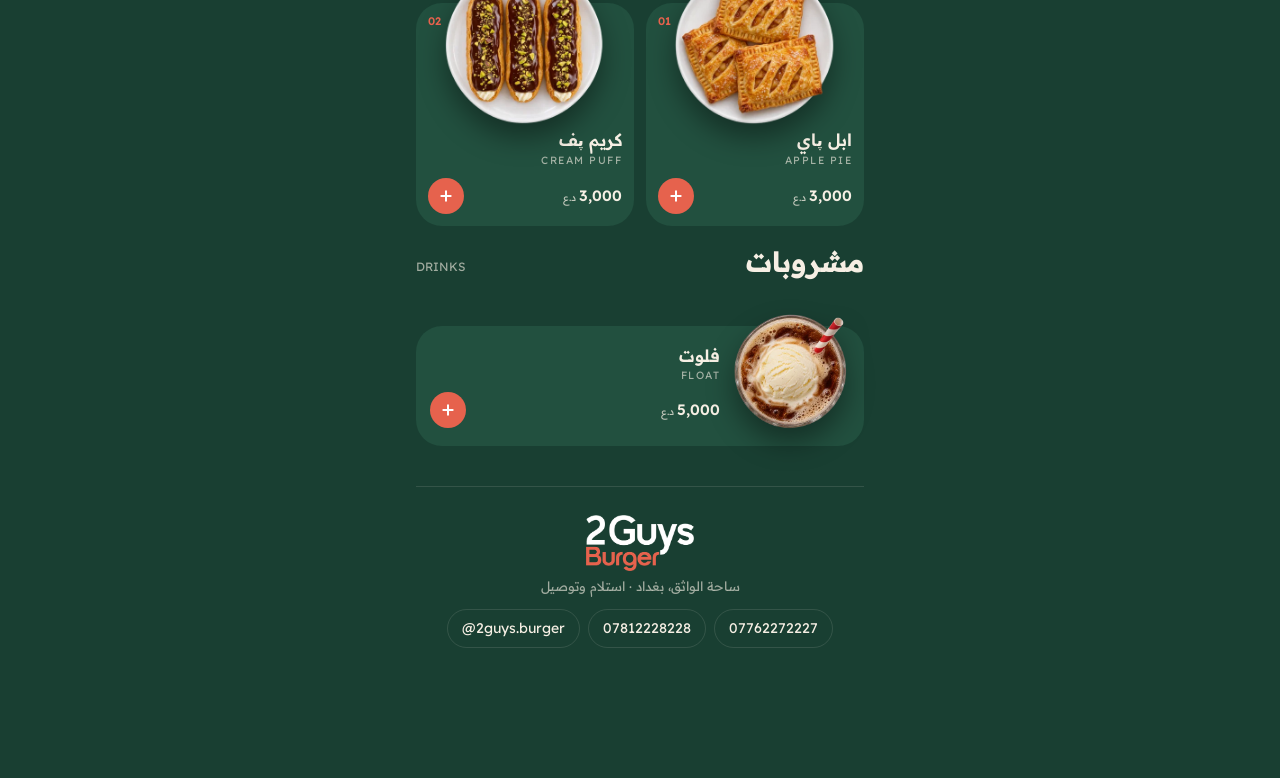
==== commit 0be0aa2d: "Add Google Analytics 4 (off until ga4Id is set): visitors, hash page views, view_item / add_to_cart " ====
--- a/index.html
+++ b/index.html
@@ -41,6 +41,7 @@
 
 <script src="js/config.js"></script>
 <script src="js/pixel.js"></script>
+<script src="js/analytics.js"></script>
 
 <script type="application/ld+json">
 {
